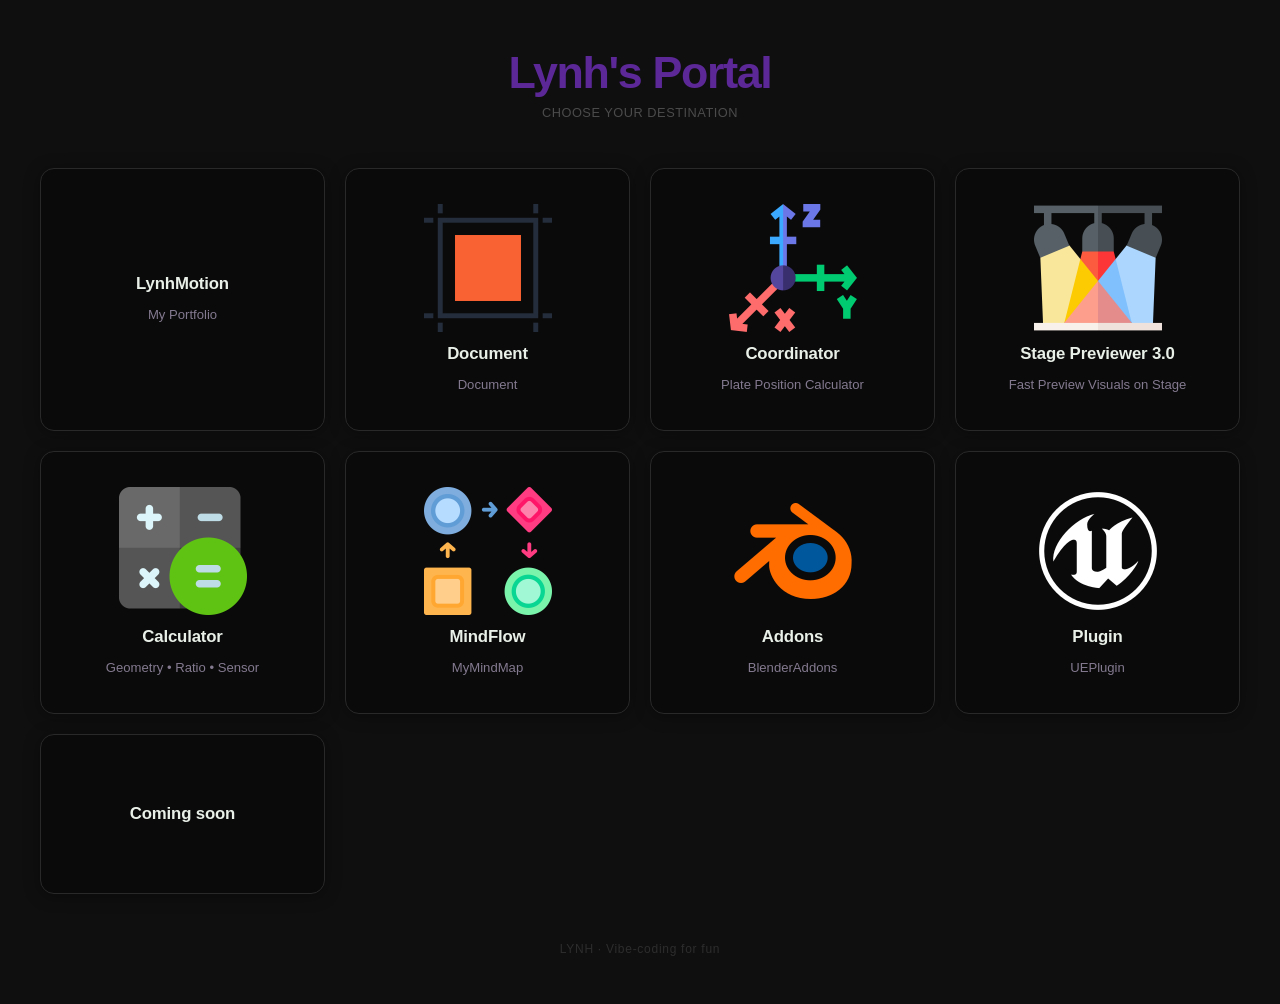
==== index.html @ d3732328 "v1" ====
<!DOCTYPE html>
<html lang="en">
<head>
  <meta charset="UTF-8" />
  <meta name="viewport" content="width=device-width, initial-scale=1.0"/>
  <title>Portal</title>
  <link rel="stylesheet" href="theme.css" />
  <style>
    /* ── Layout ── */
    *, *::before, *::after { box-sizing: border-box; margin: 0; padding: 0; }

    body {
      min-height: 100vh;
      background: var(--bg);
      color: var(--text);
      font-family: var(--font-body);
      display: flex;
      flex-direction: column;
      align-items: center;
      padding: var(--space-xl) var(--space-md);
    }

    /* ── Header ── */
    header {
      width: 100%;
      max-width: var(--max-width);
      margin-bottom: var(--space-xl);
      text-align: center;
    }
    header h1 {
      font-family: var(--font-display);
      font-size: var(--size-title);
      font-weight: 700;
      letter-spacing: -0.03em;
      color: var(--accent);
      line-height: 1.1;
    }
    header p {
      margin-top: 0.5rem;
      font-size: var(--size-subtitle);
      color: var(--text-muted);
      letter-spacing: 0.04em;
    }

    /* ── Grid ── */
    .grid {
      display: grid;
      grid-template-columns: repeat(var(--cols), 1fr);
      gap: var(--gap);
      width: 100%;
      max-width: var(--max-width);
    }

    /* ── Card ── */
    .card {
      background: var(--card-bg);
      border: var(--card-border);
      border-radius: var(--radius);
      padding: var(--card-padding);
      display: flex;
      flex-direction: column;
      align-items: center;
      justify-content: center;
      gap: 0.75rem;
      cursor: pointer;
      text-decoration: none;
      color: inherit;
      position: relative;
      overflow: hidden;
      transition: transform 0.22s cubic-bezier(.22,1,.36,1),
                  box-shadow 0.22s cubic-bezier(.22,1,.36,1),
                  background 0.2s;
      min-height: var(--card-min-height);
      box-shadow: var(--card-shadow);
    }
    .card::before {
      content: '';
      position: absolute;
      inset: 0;
      background: var(--card-hover-overlay);
      opacity: 0;
      transition: opacity 0.2s;
    }
    .card:hover { transform: translateY(-6px) scale(1.02); box-shadow: var(--card-shadow-hover); }
    .card:hover::before { opacity: 1; }
    .card:active { transform: translateY(-2px) scale(0.99); }

    .card-icon {
      font-size: var(--icon-size);
      line-height: 1;
      filter: drop-shadow(0 2px 6px rgba(0,0,0,.18));
    }
    .card-img {
      width: var(--img-size);
      height: var(--img-size);
      object-fit: cover;
      border-radius: calc(var(--radius) - 4px);
    }
    .card-label {
      font-family: var(--font-display);
      font-size: var(--size-label);
      font-weight: 600;
      text-align: center;
      color: var(--card-label-color);
      letter-spacing: -0.01em;
      z-index: 1;
    }
    .card-desc {
      font-size: var(--size-desc);
      color: var(--card-desc-color);
      text-align: center;
      line-height: 1.4;
      z-index: 1;
    }

    /* ── Footer ── */
    footer {
      margin-top: var(--space-xl);
      font-size: 0.75rem;
      color: var(--text-muted);
      opacity: 0.5;
      letter-spacing: 0.06em;
    }

    /* ── Responsive ── */
    @media (max-width: 900px) {
      .grid { grid-template-columns: repeat(2, 1fr); }
    }
    @media (max-width: 540px) {
      .grid { grid-template-columns: 1fr; }
    }
  </style>
</head>
<body>

  <header>
    <h1>Lynh's Portal</h1>
    <p>CHOOSE YOUR DESTINATION</p>
  </header>

  <main class="grid" id="grid">

    <!-- ── Cards: edit href, icon/img, label, desc ── -->

    <a class="card" href="https://www.lynhmotion.com/" target="_blank" rel="noopener">
      <span class="card-label">LynhMotion</span>
      <span class="card-desc">My Portfolio</span>
    </a>

    <a class="card" href="apps/Document/index.html">
      <img src="./ico/collage.png">
      <span class="card-label">Document</span>
      <span class="card-desc">Document</span>
    </a>

    <a class="card" href="apps/Coordinator/index.html">
      <img src="./ico/coordinator.png">
      <span class="card-label">Coordinator</span>
      <span class="card-desc">Plate Position Calculator</span>
    </a>

    <a class="card" href="apps/Stage Previewer 3.0/index.html">
      <img src="./ico/stage.png">
      <span class="card-label">Stage Previewer 3.0</span>
      <span class="card-desc">Fast Preview Visuals on Stage</span>
    </a>

    <a class="card" href="apps/Calculator/index.html">
      <img src="./ico/calculator.png">
      <span class="card-label">Calculator</span>
      <span class="card-desc">Geometry &bull; Ratio &bull; Sensor</span>
    </a>

    <a class="card" href="apps/MindFlow/index.html">
      <img src="./ico/mindflow.png">
      <span class="card-label">MindFlow</span>
      <span class="card-desc">MyMindMap</span>
    </a>

    <a class="card" href="apps/Blender Add-on/index.html">
      <img src="./ico/Blenderplugin.png">
      <span class="card-label">Addons</span>
      <span class="card-desc">BlenderAddons</span>
    </a>

    <a class="card" href="https://drive.google.com/drive/folders/1iiPTS3exFBmb0zNisUmcjyZQlWP2-nuT/" target="_blank" rel="noopener">
      <img src="./ico/ue.png">
      <span class="card-label">Plugin</span>
      <span class="card-desc">UEPlugin</span>
    </a>

    <a class="card">
      <span class="card-label">Coming soon</span>
    </a>

    <!-- Add more cards here following the same pattern -->

  </main>

  <footer>LYNH · Vibe-coding for fun</footer>

</body>
</html>
---- theme.css ----
/* ══════════════════════════════════════════════════════
   theme.css  –  Edit this file to change the whole portal
   ══════════════════════════════════════════════════════ */

:root {

  /* ── Fonts ─────────────────────────────────────────── */
  /* Import from Google Fonts or use system fonts        */
  --font-display : 'Nunito', 'Helvetica Neue', sans-serif;
  --font-body    : 'Nunito', 'Helvetica Neue', sans-serif;

  /* ── Font sizes ─────────────────────────────────────── */
  --size-title    : 2.8rem;
  --size-subtitle : 0.8rem;
  --size-label    : 1.05rem;
  --size-desc     : 0.82rem;

  /* ── Colors ─────────────────────────────────────────── */
  --bg            : #0f0f0f;          /* page background         */
  --text          : #e8f0eb;          /* default text            */
  --text-muted    : #4b4b4b;          /* header subtitle, footer */
  --accent        : #5c2897;          /* title / brand color     */

  /* ── Cards ──────────────────────────────────────────── */
  --card-bg            : #0a0a0a;
  --card-border        : 1px solid #292929;
  --card-shadow        : 0 2px 16px rgba(0,0,0,.35);
  --card-shadow-hover  : 0 12px 40px rgba(0, 0, 0, 0.18);
  --card-hover-overlay : linear-gradient(135deg, rgba(89, 0, 255, 0.3), rgba(106, 91, 238, 0.02));
  --card-label-color   : #e9f0e8;
  --card-desc-color    : #847a90;
  --card-padding       : 2.2rem 1.5rem;
  --card-min-height    : 160px;

  /* ── Grid ───────────────────────────────────────────── */
  --cols       : 4;        /* columns on desktop; auto-collapses on mobile */
  --gap        : 1.25rem;
  --max-width  : 1200px;

  /* ── Icons / Images ─────────────────────────────────── */
  --icon-size  : 2.6rem;
  --img-size   : 56px;

  /* ── Spacing ─────────────────────────────────────────── */
  --space-md   : 1.5rem;
  --space-xl   : 3rem;

  /* ── Corners ─────────────────────────────────────────── */
  --radius     : 14px;
}


/* ══════════════════════════════════════════════════════
   PRESET THEMES  –  Uncomment one block to apply it
   ══════════════════════════════════════════════════════

── LIGHT / CLEAN ─────────────────────────────────────
:root {
  --bg                 : #f4f5f7;
  --text               : #1a1d27;
  --text-muted         : #8a93a8;
  --accent             : #3b6ef0;
  --card-bg            : #ffffff;
  --card-border        : 1px solid #e2e5ef;
  --card-shadow        : 0 2px 12px rgba(0,0,0,.07);
  --card-shadow-hover  : 0 10px 32px rgba(59,110,240,.14);
  --card-hover-overlay : linear-gradient(135deg, rgba(59,110,240,.06), transparent);
  --card-label-color   : #1a1d27;
  --card-desc-color    : #8a93a8;
}

── WARM PAPER ────────────────────────────────────────
:root {
  --bg                 : #fdf6ec;
  --text               : #2d2219;
  --text-muted         : #a08060;
  --accent             : #c0622a;
  --card-bg            : #fff9f0;
  --card-border        : 1px solid #e8d9c5;
  --card-shadow        : 0 2px 10px rgba(80,40,10,.08);
  --card-shadow-hover  : 0 10px 30px rgba(192,98,42,.14);
  --card-hover-overlay : linear-gradient(135deg, rgba(192,98,42,.07), transparent);
  --card-label-color   : #2d2219;
  --card-desc-color    : #a08060;
  --font-display       : Georgia, serif;
}

── DEEP OCEAN ────────────────────────────────────────
:root {
  --bg                 : #050e1c;
  --text               : #c8dff7;
  --text-muted         : #4a6580;
  --accent             : #38bdf8;
  --card-bg            : #0a1929;
  --card-border        : 1px solid #112240;
  --card-shadow        : 0 2px 18px rgba(0,0,0,.5);
  --card-shadow-hover  : 0 12px 40px rgba(56,189,248,.2);
  --card-hover-overlay : linear-gradient(135deg, rgba(56,189,248,.1), transparent);
  --card-label-color   : #c8dff7;
  --card-desc-color    : #4a6580;
}

── HIGH CONTRAST / ACCESSIBLE ───────────────────────
:root {
  --bg                 : #000000;
  --text               : #ffffff;
  --text-muted         : #aaaaaa;
  --accent             : #ffdd00;
  --card-bg            : #111111;
  --card-border        : 2px solid #444444;
  --card-shadow        : none;
  --card-shadow-hover  : 0 0 0 3px #ffdd00;
  --card-hover-overlay : none;
  --card-label-color   : #ffffff;
  --card-desc-color    : #aaaaaa;
  --radius             : 4px;
}

══════════════════════════════════════════════════════ */
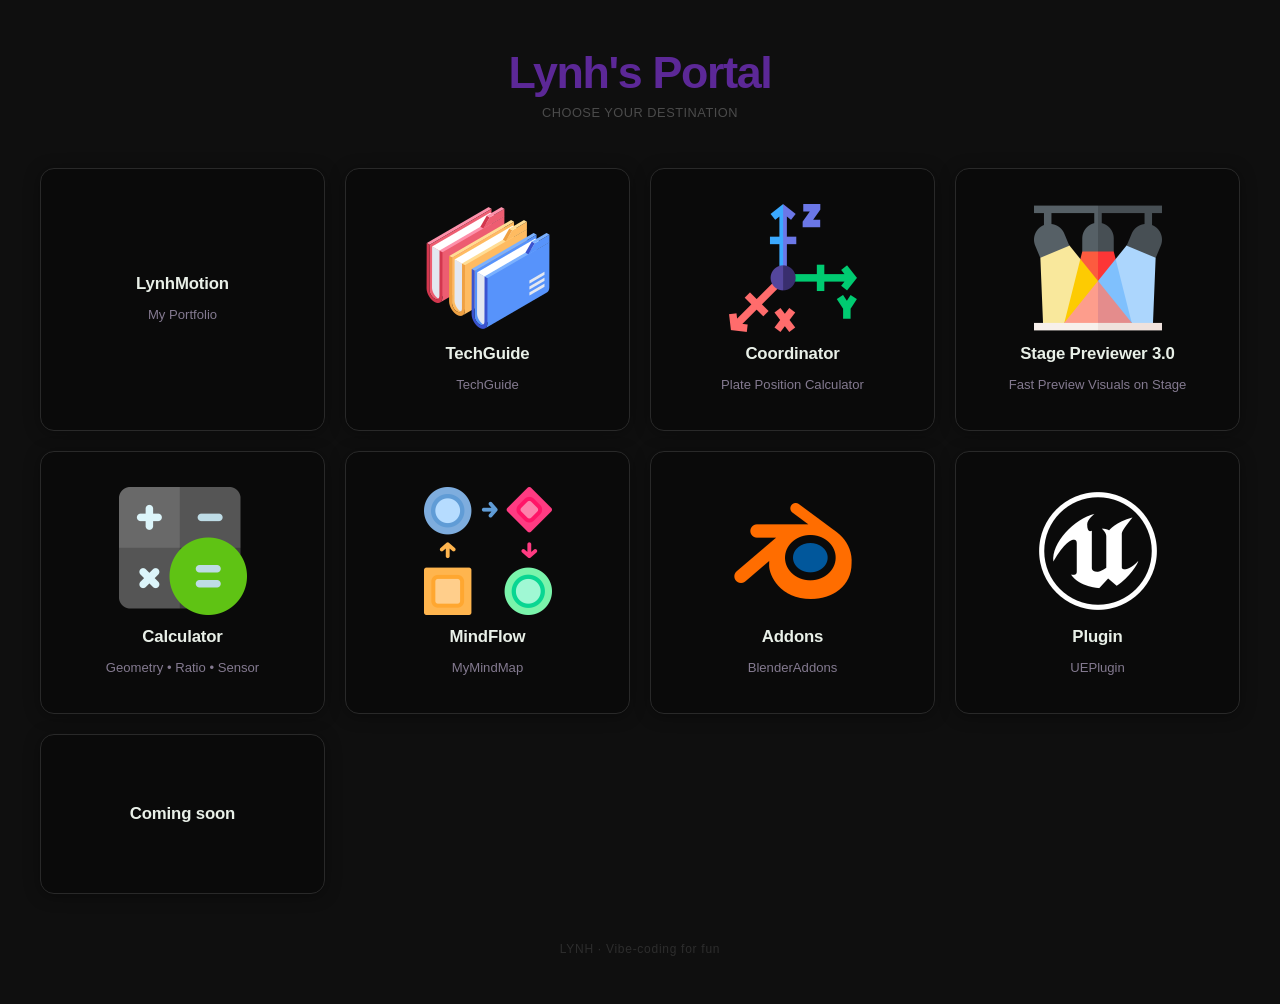
==== commit 14c206b1: "update" ====
--- a/index.html
+++ b/index.html
@@ -147,10 +147,10 @@
       <span class="card-desc">My Portfolio</span>
     </a>
 
-    <a class="card" href="apps/Document/index.html">
+    <a class="card" href="apps/TechGuide/index.html">
       <img src="./ico/collage.png">
-      <span class="card-label">Document</span>
-      <span class="card-desc">Document</span>
+      <span class="card-label">TechGuide</span>
+      <span class="card-desc">TechGuide</span>
     </a>
 
     <a class="card" href="apps/Coordinator/index.html">
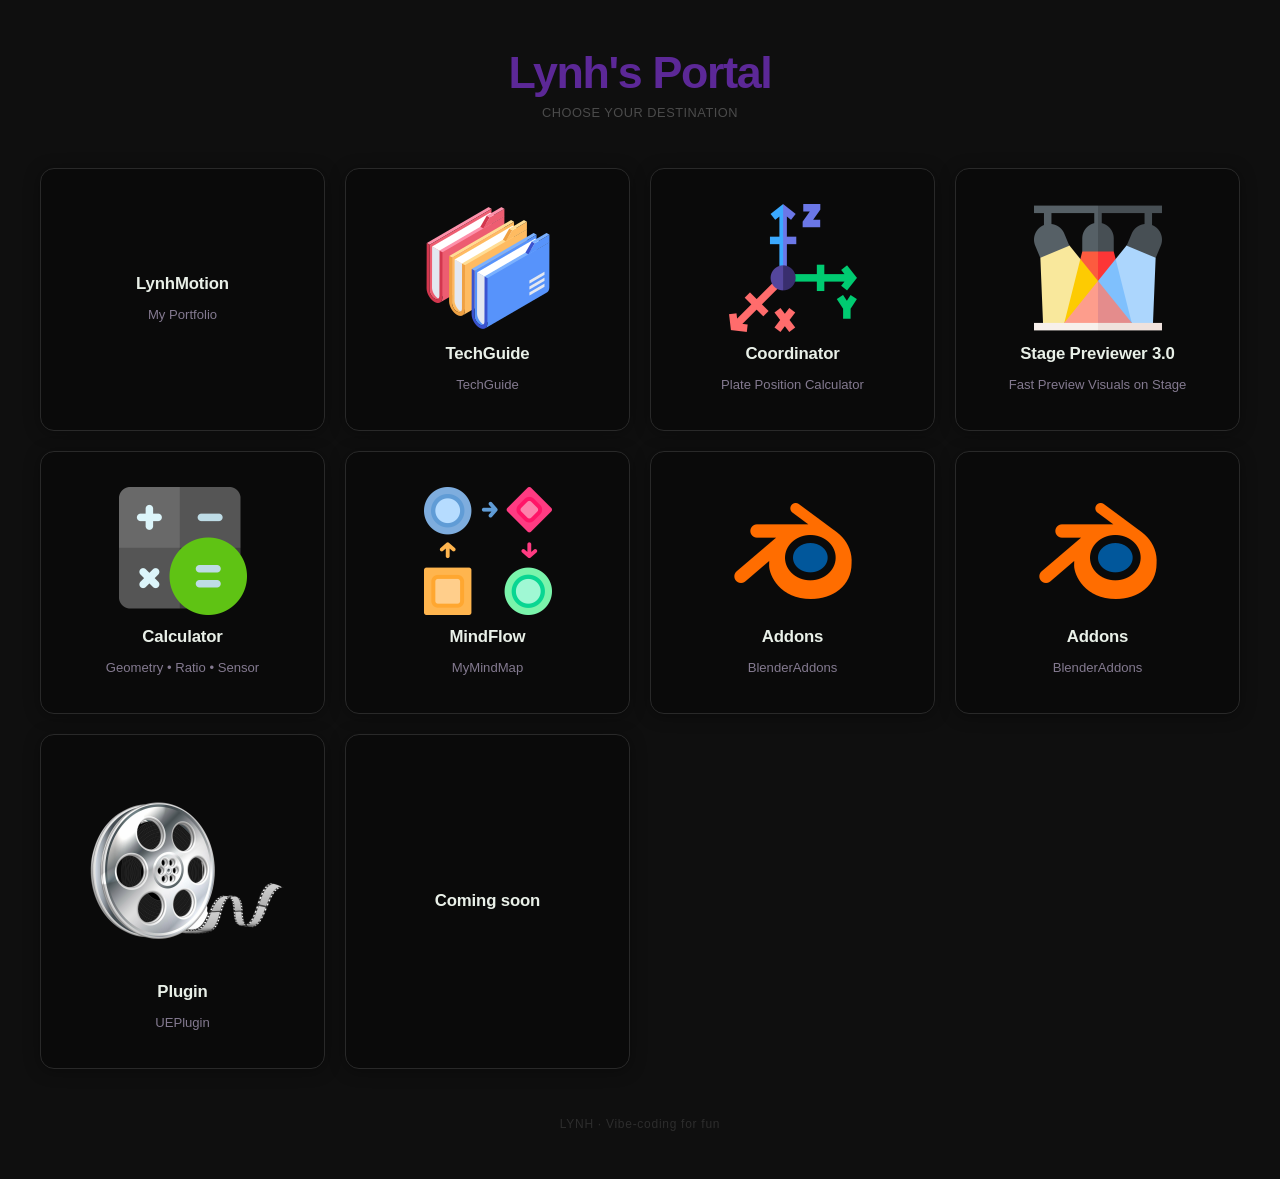
==== commit f0b1979d: "update" ====
--- a/index.html
+++ b/index.html
@@ -183,8 +183,14 @@
       <span class="card-desc">BlenderAddons</span>
     </a>
 
+    <a class="card" href="apps/ThuatNguSxVideo/index.html">
+      <img src="./ico/Blenderplugin.png">
+      <span class="card-label">Addons</span>
+      <span class="card-desc">BlenderAddons</span>
+    </a>
+
     <a class="card" href="https://drive.google.com/drive/folders/1iiPTS3exFBmb0zNisUmcjyZQlWP2-nuT/" target="_blank" rel="noopener">
-      <img src="./ico/ue.png">
+      <img src="./ico/movie.png">
       <span class="card-label">Plugin</span>
       <span class="card-desc">UEPlugin</span>
     </a>
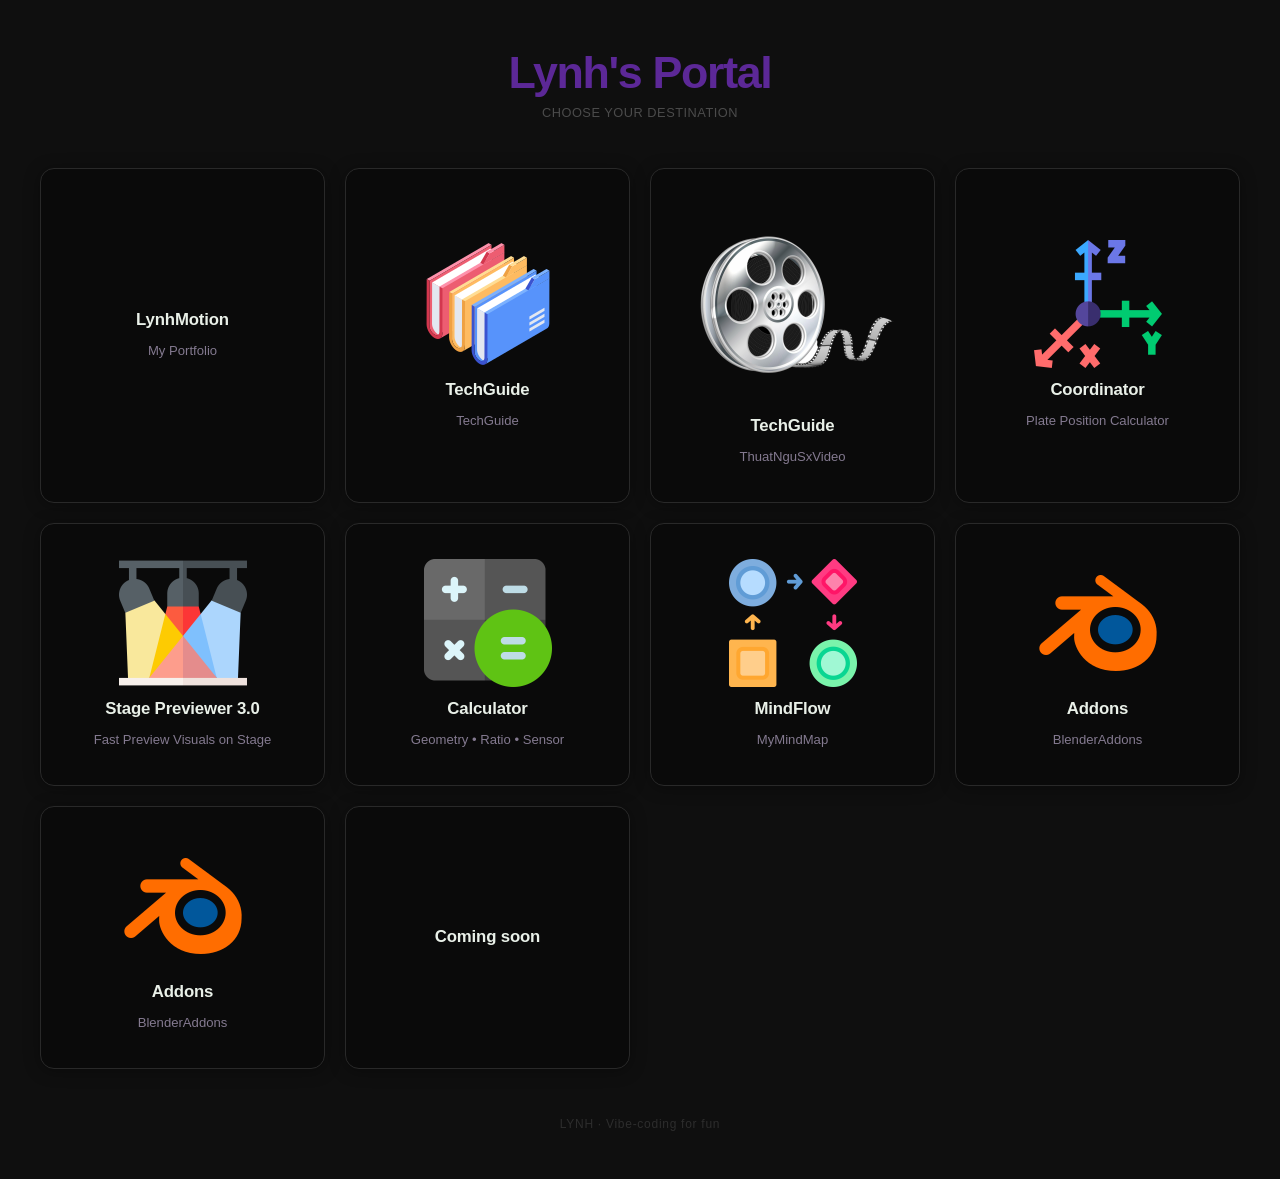
==== commit 62a98193: "Update index.html" ====
--- a/index.html
+++ b/index.html
@@ -153,6 +153,12 @@
       <span class="card-desc">TechGuide</span>
     </a>
 
+    <a class="card" href="https://drive.google.com/drive/folders/1iiPTS3exFBmb0zNisUmcjyZQlWP2-nuT/" target="_blank" rel="noopener">
+      <img src="./ico/movie.png">
+      <span class="card-label">TechGuide</span>
+      <span class="card-desc">ThuatNguSxVideo</span>
+    </a>
+
     <a class="card" href="apps/Coordinator/index.html">
       <img src="./ico/coordinator.png">
       <span class="card-label">Coordinator</span>
@@ -189,11 +195,6 @@
       <span class="card-desc">BlenderAddons</span>
     </a>
 
-    <a class="card" href="https://drive.google.com/drive/folders/1iiPTS3exFBmb0zNisUmcjyZQlWP2-nuT/" target="_blank" rel="noopener">
-      <img src="./ico/movie.png">
-      <span class="card-label">Plugin</span>
-      <span class="card-desc">UEPlugin</span>
-    </a>
 
     <a class="card">
       <span class="card-label">Coming soon</span>
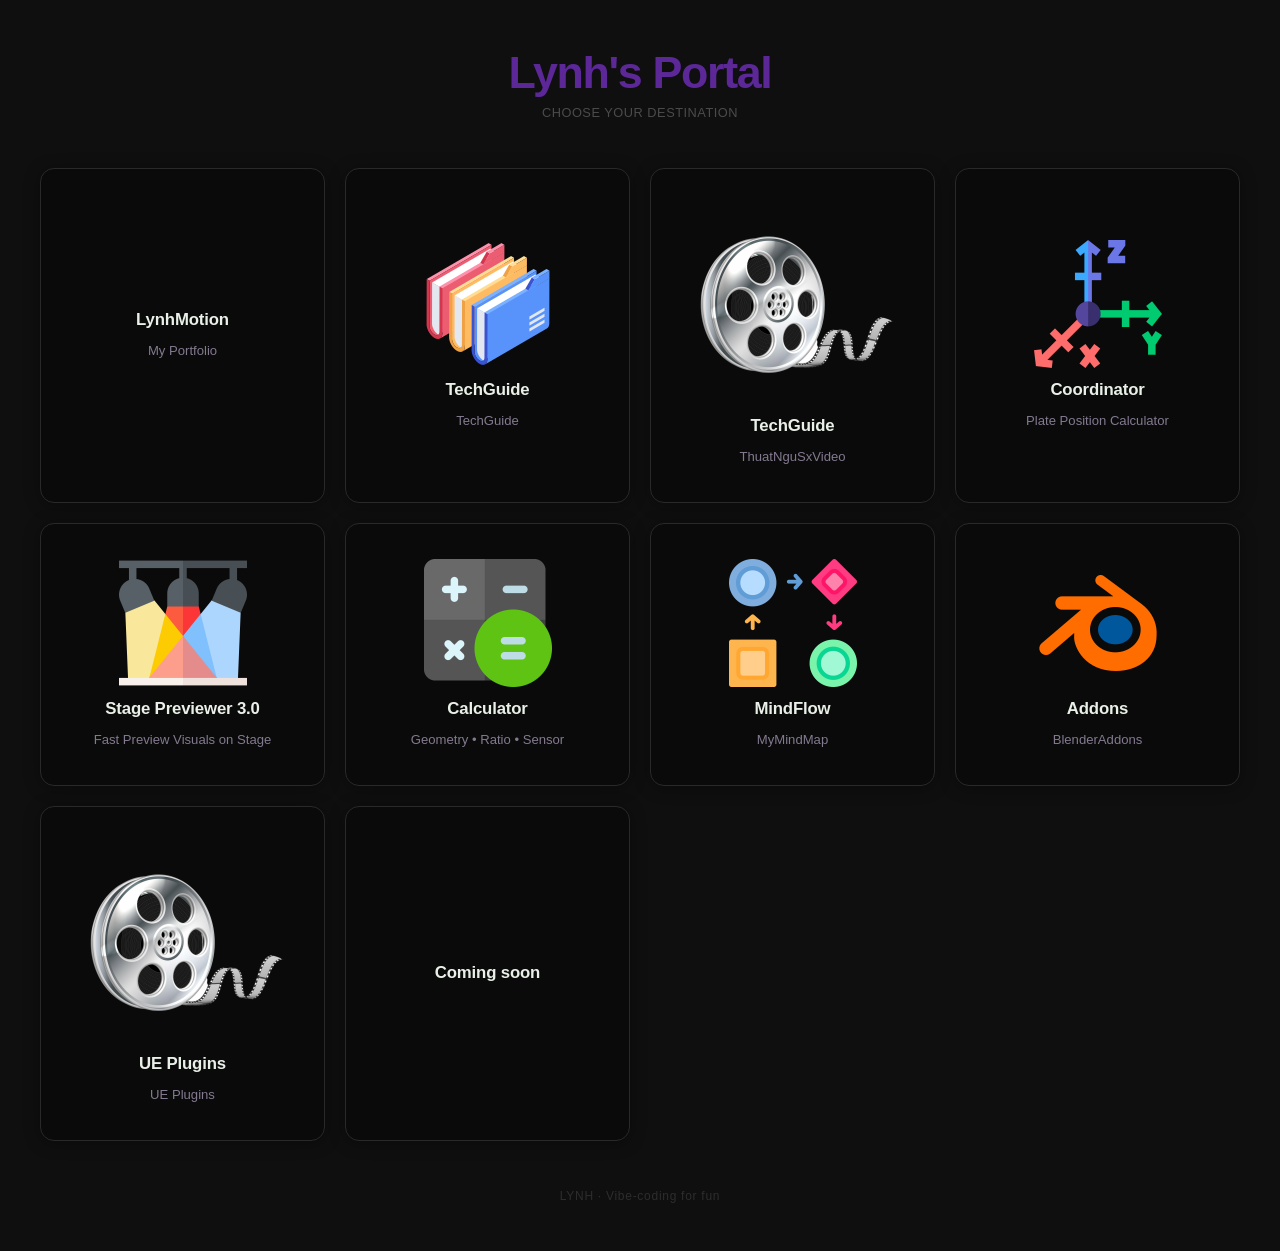
==== commit f5fcd57f: "Update index.html" ====
--- a/index.html
+++ b/index.html
@@ -153,7 +153,7 @@
       <span class="card-desc">TechGuide</span>
     </a>
 
-    <a class="card" href="https://drive.google.com/drive/folders/1iiPTS3exFBmb0zNisUmcjyZQlWP2-nuT/" target="_blank" rel="noopener">
+    <a class="card" href="apps/ThuatNguSxVideo/index.html">
       <img src="./ico/movie.png">
       <span class="card-label">TechGuide</span>
       <span class="card-desc">ThuatNguSxVideo</span>
@@ -189,10 +189,10 @@
       <span class="card-desc">BlenderAddons</span>
     </a>
 
-    <a class="card" href="apps/ThuatNguSxVideo/index.html">
-      <img src="./ico/Blenderplugin.png">
-      <span class="card-label">Addons</span>
-      <span class="card-desc">BlenderAddons</span>
+    <a class="card" href="https://drive.google.com/drive/folders/1iiPTS3exFBmb0zNisUmcjyZQlWP2-nuT/" target="_blank" rel="noopener">
+      <img src="./ico/movie.png">
+      <span class="card-label">UE Plugins</span>
+      <span class="card-desc">UE Plugins</span>
     </a>
 
 
